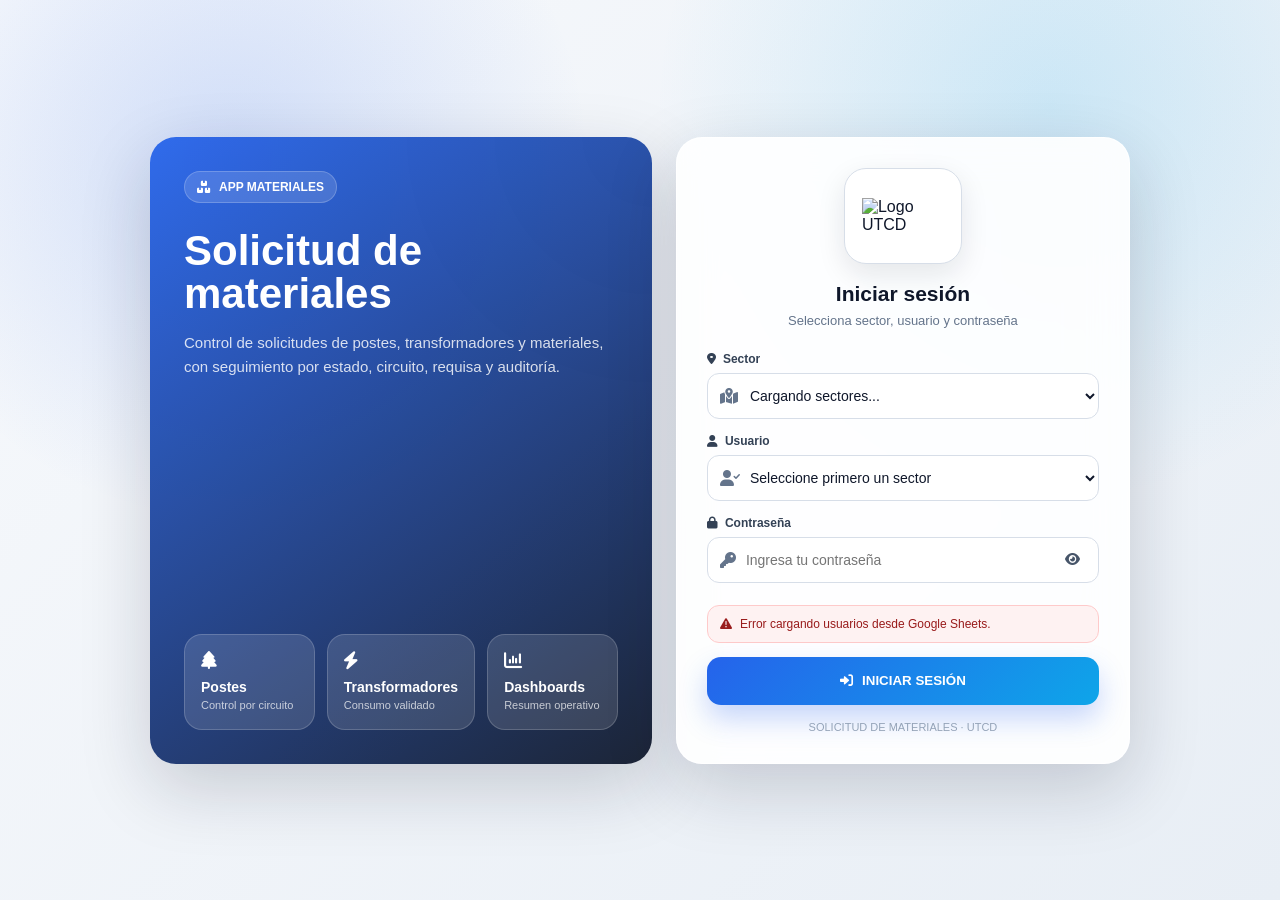
==== dashboard.html @ 0bdf5c9e "Update dashboard.html" ====
<!DOCTYPE html>
<html lang="es">
<head>
  <meta charset="UTF-8">
  <meta name="viewport" content="width=device-width, initial-scale=1.0">
  <title>Panel - Solicitud de Postes y Transformadores</title>
  <link rel="stylesheet" href="https://cdnjs.cloudflare.com/ajax/libs/font-awesome/6.0.0/css/all.min.css">
  <link rel="stylesheet" href="dashboard.css">
  <script src="config.js"></script>
</head>
<body>
  <header>
    <div class="brand">
      <div class="logo-wrap"><img src="https://raw.githubusercontent.com/zelaya27/IMAGENES_AZ/main/UTCD%20Vertical.png" alt="Logo UTCD"></div>
      <h2>PANEL DE SOLICITUD DE POSTES Y TRANSFORMADORES</h2>
    </div>
    <div class="user-info">
      <span class="info-item"><i class="fas fa-user-circle"></i> <span id="nombreUsuario">Usuario</span></span>
      <span class="info-item"><i class="fas fa-map-marker-alt"></i> <span id="nombreSector">Sector</span></span>
      <button class="btn-sync" onclick="sincronizarDatos()"><i class="fas fa-rotate"></i> Sinc</button>
      <button class="btn-logout" onclick="cerrarSesion()"><i class="fas fa-sign-out-alt"></i> Cerrar Sesión</button>
    </div>
  </header>

  <main class="container">
    <section class="top-panel">
      <button class="btn-top btn-nueva" onclick="abrirModalSolicitud()"><i class="fas fa-plus"></i> Nueva Solicitud</button>
      <button class="btn-top btn-dashboard" onclick="abrirModalDashboard()"><i class="fas fa-table"></i> Dashboards</button>
      <button class="btn-top btn-excel" onclick="exportarExcelFiltrado()"><i class="fas fa-file-excel"></i> Exportar Excel</button>
      <div class="estado-card solicitado"><span><i class="fas fa-circle"></i> Solicitado:</span><strong id="countSolicitado">0</strong></div>
      <div class="estado-card requisado"><span><i class="fas fa-circle"></i> Requisado:</span><strong id="countRequisado">0</strong></div>
      <div class="estado-card consumido"><span><i class="fas fa-circle"></i> Consumido:</span><strong id="countConsumido">0</strong></div>
    </section>

    <section class="filters-card">
      <div class="filters-row">
        <div class="filter-group filtro-mini">
          <label>MOSTRAR</label>
          <select id="filtroMostrar" onchange="renderizarTabla()">
            <option value="10">10</option><option value="20">20</option><option value="30">30</option><option value="ALL">Todos</option>
          </select>
        </div>
        <div class="filter-group filtro-num">
          <label>ITEM</label>
          <input id="filtroItem" class="input-destacado" type="number" placeholder="" oninput="renderizarTabla()">
        </div>
        <div class="filter-group filtro-num">
          <label>REPORTE</label>
          <input id="filtroReporte" class="input-destacado" type="text" placeholder="" oninput="renderizarTabla()">
        </div>
        <div class="filter-group filtro-circuito">
          <label>CIRCUITO</label>
          <select id="filtroCircuito" onchange="renderizarTabla()"><option value="ALL">Todos</option></select>
        </div>
        <div class="filter-group filtro-num">
          <label>EVENTO</label>
          <input id="filtroEvento" class="input-destacado" type="number" placeholder="" oninput="renderizarTabla()">
        </div>
        <div class="filter-group filtro-tipo">
          <label>TIPO EVENTO</label>
          <select id="filtroTipoEvento" onchange="renderizarTabla()">
            <option value="ALL">Todos</option><option value="INCIDENCIA">INCIDENCIA</option><option value="MANTENIMIENTO">MANTENIMIENTO</option><option value="OPERACIÓN">OPERACIÓN</option>
          </select>
        </div>
        <div class="filter-group filtro-num">
          <label>REQUISA</label>
          <input id="filtroRequisa" class="input-destacado" type="number" placeholder="" oninput="renderizarTabla()">
        </div>
      </div>

      <div class="filters-row">
        <div class="filter-group filtro-estado">
          <label>ESTADO</label>
          <select id="filtroEstado" onchange="renderizarTabla()">
            <option value="ALL">Todos</option><option value="SOLICITADO">SOLICITADO</option><option value="REQUISADO">REQUISADO</option><option value="CONSUMIDO">CONSUMIDO</option>
          </select>
        </div>
        <div class="filter-group filtro-gestion">
          <label>GESTIONADO</label>
          <select id="filtroGestionado" onchange="renderizarTabla()"><option value="ALL">Todos</option></select>
        </div>
        <div class="filter-group filtro-fecha">
          <label>FECHA DESDE</label>
          <input id="filtroFechaDesde" type="date" onchange="renderizarTabla()">
        </div>
        <div class="filter-group filtro-fecha">
          <label>FECHA HASTA</label>
          <input id="filtroFechaHasta" type="date" onchange="renderizarTabla()">
        </div>
        <div class="filter-group filtro-direccion">
          <label>DIRECCIÓN</label>
          <input id="filtroDireccion" type="text" placeholder="..." oninput="renderizarTabla()">
        </div>
        <button class="btn-limpiar" onclick="limpiarFiltros()"><i class="fas fa-times-circle"></i> Limpiar</button>
      </div>
    </section>

    <section class="table-responsive">
      <table class="tabla-principal">
        <colgroup>
          <col style="width:6%"><col style="width:8%"><col style="width:5%"><col style="width:9%"><col style="width:6%"><col style="width:24%"><col style="width:22%"><col style="width:5%"><col style="width:15%">
        </colgroup>
        <thead>
          <tr>
            <th>ITEM</th>
            <th>ESTADO</th>
            <th>REQUISA</th>
            <th>FECHA CAMBIO</th>
            <th>CIRCUITO</th>
            <th>MATERIAL</th>
            <th>DIRECCIÓN</th>
            <th>EVENTO</th>
            <th>ACCIONES</th>
          </tr>
        </thead>
        <tbody id="tablaBody"><tr><td colspan="9" class="text-center">Cargando información...</td></tr></tbody>
      </table>
    </section>
  </main>

  <!-- MODAL SOLICITUD MODERNO -->
  <div id="modalSolicitud" class="modal-overlay">
    <div class="modal modal-solicitud-full">
      <div class="solicitud-header">
        <div class="solicitud-title">
          <div class="solicitud-icon"><i class="fas fa-cube"></i></div>
          <h3>SOLICITUD DE MATERIAL</h3>
        </div>
        <button class="modal-close solicitud-close" onclick="cerrarModalSolicitud()"><i class="fas fa-times"></i></button>
      </div>

      <div class="modal-body solicitud-body">
        <input type="hidden" id="modoSolicitud" value="NUEVO">
        <input type="hidden" id="item">
        <input type="hidden" id="estado" value="SOLICITADO">
        <input type="hidden" id="fechaSolicitud">
        <input type="hidden" id="gestionadoPor">
        <input type="hidden" id="codigoSolicitado">
        <input type="hidden" id="requisa">
        <input type="hidden" id="cuadrilla">

        <div class="solicitud-info-row">
          <div class="solicitud-info-card">
            <i class="fas fa-receipt"></i>
            <div><span>SOLICITUD</span><strong id="infoSolicitudItem">-</strong></div>
          </div>
          <div class="solicitud-info-card">
            <i class="fas fa-user"></i>
            <div><span>GESTIONADO POR</span><strong id="infoSolicitudUsuario">-</strong></div>
          </div>
          <div class="solicitud-info-card fecha-cambio-card">
            <i class="fas fa-calendar-days"></i>
            <div>
              <span>FECHA CAMBIO</span>
              <input id="fechaCambio" type="date" onchange="actualizarInfoModalSolicitud()">
            </div>
          </div>
        </div>

        <div class="solicitud-form-grid">
          <div class="sol-field"><label>TIPO EVENTO</label><div class="sol-input-icon"><i class="fas fa-tag"></i><select id="tipoEvento"><option value="">Seleccione...</option><option value="INCIDENCIA">INCIDENCIA</option><option value="MANTENIMIENTO">MANTENIMIENTO</option><option value="OPERACIÓN">OPERACIÓN</option></select></div></div>
          <div class="sol-field"><label>EVENTO</label><div class="sol-input-icon"><i class="fas fa-hashtag"></i><input id="evento" type="number"></div></div>
          <div class="sol-field"><label>REPORTE</label><div class="sol-input-icon"><i class="fas fa-file-lines"></i><input id="reporte" type="text" maxlength="20"></div></div>

          <div class="sol-field span-5"><label>CIRCUITO</label><div class="sol-input-icon"><i class="fas fa-code-branch"></i><select id="circuito"></select></div></div>
          <div class="sol-field span-7"><label>DIRECCIÓN</label><div class="sol-input-icon"><i class="fas fa-location-dot"></i><input id="sitio" type="text" placeholder="COLONIA / ALDEA, MUNICIPIO"></div></div>

      <div class="sol-field span-4">
  <label>APOYO (PINTADO)</label>
  <div class="sol-input-icon">
    <i class="fas fa-map-pin"></i>
    <input id="pintadoApoyo" type="number">
  </div>
</div>

<div class="sol-field span-3">
  <label>UTM X</label>
  <div class="sol-input-icon">
    <i class="fas fa-location-arrow"></i>
    <input id="utmX" type="text" placeholder="#X">
  </div>
</div>

<div class="sol-field span-3">
  <label>UTM Y</label>
  <div class="sol-input-icon">
    <i class="fas fa-location-arrow"></i>
    <input id="utmY" type="text" placeholder="#Y">
  </div>
</div>

<div class="sol-field span-1 gps-field">
  <label>GPS</label>
  <button type="button"
          class="btn-gps"
          onclick="buscarUTMPorApoyoManual()">
    <i class="fas fa-location-crosshairs"></i>
  </button>
</div>


          
          <div class="sol-field span-8"><label>MATERIAL SOLICITADO</label><div class="sol-input-icon"><i class="fas fa-box"></i><select id="nombreSolicitado"></select></div></div>
          <div class="sol-field span-4"><label>CANTIDAD</label><div class="sol-input-icon"><i class="fas fa-clipboard-list"></i><input id="cantidadSolicitada" type="number" min="1" max="999" value="1"></div></div>

          <div id="serieBox" class="sol-field span-8 oculto"><label>SERIE (SOLO PARA TRANSFORMADORES)</label><div class="sol-input-icon"><i class="fas fa-barcode"></i><input id="serie" type="text" placeholder="Ingrese la serie del transformador"></div></div>

          <div class="sol-field span-12"><label>OBSERVACIONES</label><div class="sol-input-icon textarea-icon"><i class="fas fa-comment"></i><textarea id="observaciones" placeholder=""></textarea></div></div>
        </div>
      </div>

      <div class="modal-footer solicitud-footer">
        <button class="btn-cancelar solicitud-btn-cancelar" onclick="cerrarModalSolicitud()"><i class="fas fa-times"></i> CANCELAR</button>
        <button class="btn-guardar solicitud-btn-guardar" onclick="guardarSolicitud()"><i class="fas fa-save"></i> GUARDAR SOLICITUD</button>
      </div>
    </div>
  </div>

  <!-- MODAL AUDITORÍA -->
  <div id="modalAuditoria" class="modal-overlay">
    <div class="modal modal-md">
      <div class="modal-header">
        <h3><i class="fas fa-magnifying-glass-chart"></i> Auditoría</h3>
        <button class="modal-close" onclick="cerrarModalAuditoria()"><i class="fas fa-times"></i></button>
      </div>
      <div class="modal-body">
        <input type="hidden" id="auditoriaItem">
        <div class="form-group">
          <label>RESULTADO AUDITORÍA</label>
          <select id="auditado" onchange="controlarObservacionesAuditoria()">
            <option value="SIN ERRORES">SIN ERRORES</option>
            <option value="CON ERRORES">CON ERRORES</option>
          </select>
        </div>
        <div class="audit-box" id="boxObservacionesAuditoria">
          <label class="check-title">OBSERVACIONES</label>
          <label class="check-item"><input type="checkbox" value="MÓDULO" class="obs-auditoria"> MÓDULO</label>
          <label class="check-item"><input type="checkbox" value="REQUISA" class="obs-auditoria"> REQUISA</label>
          <label class="check-item"><input type="checkbox" value="GPS" class="obs-auditoria"> GPS</label>
          <label class="check-item"><input type="checkbox" value="ESTADO" class="obs-auditoria"> ESTADO</label>
          <label class="check-item"><input type="checkbox" value="ENERGIS" class="obs-auditoria"> ENERGIS</label>
        </div>
      </div>
      <div class="modal-footer">
        <button class="btn-cancelar" onclick="cerrarModalAuditoria()">Cancelar</button>
        <button class="btn-guardar" onclick="guardarAuditoria()"><i class="fas fa-save"></i> Guardar Auditoría</button>
      </div>
    </div>
  </div>

  <!-- MODAL DASHBOARD -->
  <div id="modalDashboard" class="modal-overlay">
    <div class="modal modal-dashboard">
      <div class="modal-header">
        <h3><i class="fas fa-table"></i> Dashboards</h3>
        <button class="modal-close" onclick="cerrarModalDashboard()"><i class="fas fa-times"></i></button>
      </div>
      <div class="dashboard-tabs">
        <button class="dash-tab active" onclick="mostrarDashboard('postes')">Postes consumidos</button>
        <button class="dash-tab" onclick="mostrarDashboard('transformadores')">Transformadores consumidos</button>
        <button class="dash-tab" onclick="mostrarDashboard('postesCircuito')">Postes por circuito</button>
        <button class="dash-tab" onclick="mostrarDashboard('transformadoresCircuito')">Transformadores por circuito</button>
        <button class="dash-tab" onclick="mostrarDashboard('gestionado')">Gestionado por</button>
      </div>
      <div class="modal-body">
        <div id="dashboardTitulo" class="dashboard-title">Postes consumidos</div>
        <div class="dashboard-summary"><span>Total registros: <strong id="dashboardTotal">0</strong></span></div>
        <div class="dashboard-content">
          <table class="tabla-dashboard">
            <thead id="dashboardHead"><tr><th>Descripción</th><th>Cantidad</th></tr></thead>
            <tbody id="dashboardContenido"><tr><td colspan="2" class="text-center">Sin datos para mostrar.</td></tr></tbody>
          </table>
        </div>
      </div>
    </div>
  </div>

  <script src="https://cdn.jsdelivr.net/npm/xlsx-js-style@1.2.0/dist/xlsx.bundle.js"></script>
  <script src="dashboard.js"></script>
</body>
</html>
---- dashboard.css ----
:root{
  --bg-color:#f3f6fb;
  --card-color:#ffffff;
  --accent-color:#2563eb;
  --accent-hover:#1d4ed8;
  --success-color:#22c55e;
  --warning-color:#f59e0b;
  --danger-color:#ef4444;
  --text-color:#111827;
  --muted-text:#64748b;
  --border-color:#d6dde8;
  --soft-border:#e5e7eb;
  --shadow-sm:0 4px 14px rgba(15,23,42,.08);
  --shadow-md:0 14px 35px rgba(15,23,42,.12);
}

*{box-sizing:border-box}

body{
  margin:0;
  font-family:'Segoe UI',Arial,sans-serif;
  color:var(--text-color);
  background:
    radial-gradient(circle at top left,rgba(37,99,235,.12),transparent 32%),
    linear-gradient(135deg,#f8fbff 0%,var(--bg-color) 52%,#e8eef7 100%);
  min-height:100vh;
  overflow-x:hidden;
}

/* HEADER */
header{
  height:58px;
  background:rgba(255,255,255,.9);
  padding:8px 18px;
  display:flex;
  align-items:center;
  justify-content:space-between;
  gap:12px;
  border-bottom:1px solid rgba(214,221,232,.9);
  box-shadow:var(--shadow-sm);
  backdrop-filter:blur(14px);
  position:sticky;
  top:0;
  z-index:20;
}

.brand{
  display:flex;
  align-items:center;
  gap:14px;
  min-width:0;
}

.logo-wrap{
  background:white;
  padding:4px 8px;
  border-radius:8px;
  border:1px solid var(--soft-border);
  display:flex;
  align-items:center;
}

.logo-wrap img{height:32px}

.brand h2{
  margin:0;
  font-size:18px;
  font-weight:900;
  color:#111827;
  white-space:nowrap;
}

.user-info{
  display:flex;
  align-items:center;
  gap:8px;
  flex-wrap:wrap;
  color:#334155;
  font-size:12px;
  font-weight:800;
}

.info-item{
  background:#f8fafc;
  border:1px solid var(--soft-border);
  padding:6px 9px;
  border-radius:999px;
  white-space:nowrap;
}

/* CONTAINER */
.container{
  width:98%;
  max-width:1900px;
  margin:14px auto;
  padding:12px;
  background:rgba(255,255,255,.86);
  border:1px solid rgba(214,221,232,.9);
  border-radius:18px;
  box-shadow:var(--shadow-md);
  backdrop-filter:blur(10px);
}

/* TOP PANEL */
.top-panel{
  display:flex;
  align-items:center;
  gap:8px;
  flex-wrap:wrap;
  margin-bottom:10px;
  padding:10px;
  background:#ffffff;
  border:1px solid var(--soft-border);
  border-radius:16px;
  box-shadow:var(--shadow-sm);
}

.btn-top{
  height:36px;
  min-width:140px;
  padding:0 12px;
  border-radius:11px;
  border:1px solid var(--border-color);
  font-weight:900;
  font-size:12px;
  display:inline-flex;
  align-items:center;
  justify-content:center;
  gap:7px;
  cursor:pointer;
  transition:.15s ease;
}

.btn-top:hover,
.btn-sync:hover,
.btn-logout:hover,
.btn-limpiar:hover,
.btn-accion:hover,
.btn-guardar:hover,
.btn-cancelar:hover{
  transform:translateY(-1px);
  box-shadow:0 8px 20px rgba(15,23,42,.14);
}

.btn-nueva{
  background:linear-gradient(135deg,#16a34a,#22c55e);
  color:white;
  border-color:#16a34a;
}

.btn-dashboard{
  background:linear-gradient(135deg,#2563eb,#60a5fa);
  color:white;
  border-color:#2563eb;
}

.btn-sync{
  height:32px;
  padding:0 10px;
  border-radius:10px;
  border:1px solid var(--border-color);
  background:#ffffff;
  color:#0f172a;
  font-size:12px;
  font-weight:800;
  cursor:pointer;
}

.btn-logout{
  height:32px;
  padding:0 10px;
  border:none;
  border-radius:10px;
  background:#ef4444;
  color:white;
  font-size:12px;
  font-weight:800;
  cursor:pointer;
}

/* KPI CARDS */
.estado-card{
  height:36px;
  padding:0 12px;
  border-radius:12px;
  display:inline-flex;
  align-items:center;
  gap:6px;
  font-size:12px;
  font-weight:900;
  border:1px solid var(--soft-border);
  background:#ffffff;
  white-space:nowrap;
}

.estado-card strong{
  font-size:16px;
  color:#0f172a;
}

.estado-card.solicitado{
  background:#fef2f2;
  border-color:#fecaca;
  color:#991b1b;
}

.estado-card.requisado{
  background:#fffbeb;
  border-color:#fde68a;
  color:#92400e;
}

.estado-card.consumido{
  background:#ecfdf5;
  border-color:#bbf7d0;
  color:#166534;
}

/* FILTERS */
.filters-card{
  padding:10px;
  background:#ffffff;
  border:1px solid var(--soft-border);
  border-radius:16px;
  box-shadow:var(--shadow-sm);
  margin-bottom:10px;
}

.filters-row{
  display:flex;
  align-items:flex-end;
  gap:8px;
  flex-wrap:wrap;
  margin-bottom:8px;
}

.filters-row:last-child{margin-bottom:0}

.filter-group{
  display:flex;
  flex-direction:column;
  gap:4px;
  min-width:125px;
}

.filter-group label{
  font-size:11px;
  font-weight:900;
  color:var(--muted-text);
}

.filter-group input,
.filter-group select{
  height:34px;
  padding:6px 9px;
  border-radius:10px;
  background:white;
  color:var(--text-color);
  border:1px solid var(--border-color);
  font-size:12px;
  outline:none;
}

.filter-group input:focus,
.filter-group select:focus,
.form-group input:focus,
.form-group select:focus,
.form-group textarea:focus{
  border-color:#60a5fa;
  box-shadow:0 0 0 3px rgba(37,99,235,.13);
}

.search-wide{
  flex:1;
  min-width:300px;
}

.btn-limpiar{
  height:34px;
  padding:0 12px;
  border-radius:10px;
  border:1px solid var(--border-color);
  background:#f8fafc;
  color:#334155;
  cursor:pointer;
  font-size:12px;
  font-weight:900;
  display:inline-flex;
  align-items:center;
  gap:6px;
}

.btn-limpiar:hover{
  background:#fee2e2;
  border-color:#fecaca;
  color:#991b1b;
}

/* TABLE */
.table-responsive{
  overflow-x:auto;
  border-radius:16px;
  border:1px solid var(--soft-border);
  background:white;
  box-shadow:var(--shadow-sm);
  max-height:calc(100vh - 230px);
  overflow-y:auto;
}

table{
  width:100%;
  border-collapse:separate;
  border-spacing:0;
  background:white;
  color:var(--text-color);
}

th,td{
  padding:8px 10px;
  text-align:left;
  border-bottom:1px solid var(--soft-border);
  font-size:13px;
  color:var(--text-color);
}

th{
  background:linear-gradient(180deg,#f8fafc 0%,#eef4ff 100%);
  color:#0f172a;
  font-weight:900;
  border-bottom:1px solid #cbd5e1;
  white-space:nowrap;
  position:sticky;
  top:0;
  z-index:5;
}

tr:hover{background:#f8fbff}
tr:last-child td{border-bottom:none}

.text-center{text-align:center}

/* BADGES */
.badge{
  display:inline-flex;
  align-items:center;
  justify-content:center;
  min-width:96px;
  padding:4px 8px;
  border-radius:999px;
  font-size:10px;
  font-weight:900;
  border:1px solid transparent;
}

.badge-solicitado{
  background:#fee2e2;
  color:#991b1b;
  border-color:#fecaca;
}

.badge-requisado{
  background:#fef3c7;
  color:#92400e;
  border-color:#fde68a;
}

.badge-consumido{
  background:#dcfce7;
  color:#166534;
  border-color:#86efac;
}

.audit-warning{
  color:#f59e0b;
  margin-left:5px;
}

/* ACTIONS */
.acciones-td{
  display:flex;
  align-items:center;
  justify-content:center;
  gap:5px;
  white-space:nowrap;
}

.btn-accion{
  width:30px;
  height:30px;
  border:none;
  border-radius:9px;
  color:white;
  cursor:pointer;
  display:inline-flex;
  align-items:center;
  justify-content:center;
  font-size:12px;
  transition:.15s ease;
}

.btn-editar{background:#2563eb}
.btn-auditar{background:#7c3aed}
.btn-eliminar{background:#ec4899}

.btn-disabled{
  opacity:.35;
  pointer-events:none;
  filter:grayscale(1);
}

/* MODALS */
.modal-overlay{
  position:fixed;
  inset:0;
  background:rgba(15,23,42,.42);
  backdrop-filter:blur(3px);
  z-index:100;
  display:none;
  align-items:center;
  justify-content:center;
  padding:18px;
}

.modal-overlay.abierto{display:flex}

.modal{
  background:#ffffff;
  border:1px solid var(--soft-border);
  border-radius:18px;
  box-shadow:0 25px 80px rgba(15,23,42,.28);
  overflow:hidden;
  max-height:85vh;
  display:flex;
  flex-direction:column;
}

.modal-xl{
  width:92%;
  max-width:1600px;
}

.modal-md{
  width:520px;
  max-width:96vw;
}

.modal-dashboard{
  width:92%;
  max-width:1500px;
  height:85vh;
}

.modal-header{
  min-height:48px;
  padding:10px 14px;
  background:linear-gradient(180deg,#f8fafc,#eef4ff);
  border-bottom:1px solid var(--soft-border);
  display:flex;
  align-items:center;
  justify-content:space-between;
  gap:12px;
}

.modal-header h3{
  margin:0;
  font-size:16px;
  font-weight:900;
  color:#0f172a;
  display:flex;
  align-items:center;
  gap:8px;
}

.modal-close{
  width:34px;
  height:34px;
  border-radius:10px;
  border:1px solid var(--soft-border);
  background:#ffffff;
  color:#334155;
  cursor:pointer;
}

.modal-close:hover{
  background:#fee2e2;
  color:#991b1b;
}

.modal-body{
  padding:14px;
  overflow-y:auto;
}

.modal-footer{
  padding:10px 14px;
  border-top:1px solid var(--soft-border);
  background:#f8fafc;
  display:flex;
  justify-content:flex-end;
  gap:8px;
}

.btn-cancelar,
.btn-guardar{
  height:36px;
  padding:0 14px;
  border-radius:11px;
  font-size:12px;
  font-weight:900;
  cursor:pointer;
  border:1px solid transparent;
}

.btn-cancelar{
  background:#ffffff;
  color:#334155;
  border-color:var(--border-color);
}

.btn-guardar{
  background:linear-gradient(135deg,#16a34a,#22c55e);
  color:white;
  border-color:#16a34a;
}

/* FORM */
.form-grid{
  display:grid;
  grid-template-columns:repeat(4,1fr);
  gap:10px;
}

.form-group{
  display:flex;
  flex-direction:column;
  gap:4px;
}

.form-group label{
  font-size:11px;
  font-weight:900;
  color:#334155;
}

.form-group input,
.form-group select,
.form-group textarea{
  width:100%;
  border:1px solid var(--border-color);
  border-radius:10px;
  background:#ffffff;
  color:#111827;
  padding:7px 9px;
  font-size:12px;
  outline:none;
}

.form-group input,
.form-group select{
  height:34px;
}

.form-group textarea{
  resize:vertical;
  min-height:70px;
}

.form-group input:disabled{
  background:#f1f5f9;
  color:#64748b;
  cursor:not-allowed;
}

.span-2{grid-column:span 2}
.span-3{grid-column:span 3}
.span-4{grid-column:span 4}

/* AUDITORIA */
.audit-box{
  margin-top:12px;
  padding:12px;
  border-radius:14px;
  border:1px solid var(--soft-border);
  background:#f8fafc;
}

.audit-box.disabled{
  opacity:.45;
  pointer-events:none;
}

.check-title{
  font-size:12px;
  font-weight:900;
  color:#334155;
  margin-bottom:8px;
  display:block;
}

.check-item{
  display:flex;
  align-items:center;
  gap:8px;
  font-size:13px;
  font-weight:800;
  color:#0f172a;
  margin:8px 0;
}

/* DASHBOARD TABULAR */
.dashboard-tabs{
  padding:10px 14px;
  background:#ffffff;
  border-bottom:1px solid var(--soft-border);
  display:flex;
  flex-wrap:wrap;
  gap:8px;
}

.dash-tab{
  height:34px;
  padding:0 12px;
  border-radius:999px;
  border:1px solid var(--border-color);
  background:#f8fafc;
  color:#334155;
  font-size:12px;
  font-weight:900;
  cursor:pointer;
}

.dash-tab.active,
.dash-tab:hover{
  background:#2563eb;
  color:#ffffff;
  border-color:#2563eb;
}

.dashboard-title{
  font-size:18px;
  font-weight:900;
  color:#0f172a;
  margin-bottom:10px;
}

.dashboard-summary{
  background:#f8fafc;
  border:1px solid var(--soft-border);
  border-radius:14px;
  padding:10px 12px;
  font-size:13px;
  font-weight:900;
  color:#334155;
  margin-bottom:10px;
}

.dashboard-content{
  border:1px solid var(--soft-border);
  border-radius:14px;
  overflow:auto;
  background:white;
  max-height:calc(85vh - 210px);
}

.tabla-dashboard th,
.tabla-dashboard td{
  padding:9px 12px;
  font-size:13px;
}

.tabla-dashboard td.num{
  text-align:center;
  font-weight:900;
}

/* RESPONSIVE */
@media(max-width:1200px){
  header{
    height:auto;
    flex-direction:column;
    align-items:flex-start;
  }

  .brand h2{font-size:16px}

  .container{
    width:96%;
    margin:10px auto;
  }

  .form-grid{
    grid-template-columns:repeat(2,1fr);
  }

  .span-3,
  .span-4{
    grid-column:span 2;
  }
}

@media(max-width:760px){
  .top-panel,
  .filters-row{
    align-items:stretch;
  }

  .btn-top,
  .estado-card,
  .filter-group,
  .search-wide{
    width:100%;
    min-width:100%;
  }

  .form-grid{
    grid-template-columns:1fr;
  }

  .span-2,
  .span-3,
  .span-4{
    grid-column:span 1;
  }

  .modal-xl,
  .modal-dashboard{
    width:96vw;
  }
}

/* =========================================================
   AJUSTES FINALES PANEL + MODAL COMPACTO
========================================================= */
body, header, .container, .filters-card, .filter-group label, .filter-group input,
.filter-group select, table, th, td, .dashboard-title, .dashboard-summary,
.user-info, .info-item, .brand h2{
  color:#000000 !important;
}

th{
  background:linear-gradient(180deg,#f8fafc 0%,#e5e7eb 48%,#cbd5e1 100%) !important;
  color:#000000 !important;
  font-weight:1000 !important;
  border-bottom:2.4px solid #334155 !important;
}

th,td{
  border-right:1.8px solid #64748b !important;
  border-bottom:1.8px solid #64748b !important;
}
th:last-child,td:last-child{border-right:none !important;}

.table-responsive{
  border:2px solid #475569 !important;
}

.modal-compacto{
  width:1040px;
  max-width:96vw;
}

.grid-general-final{
  grid-template-columns:160px 180px 140px;
  justify-content:start;
}

.ubicacion-layout{
  display:grid;
  grid-template-columns: 1fr 360px;
  gap:10px;
  align-items:stretch;
}

.ubicacion-left{
  display:flex;
  flex-direction:column;
  gap:8px;
}

.grid-ubicacion-1{
  grid-template-columns:140px 260px;
}

.grid-ubicacion-2{
  grid-template-columns:140px 190px 115px;
}

.obs-derecha textarea{
  height:100%;
  min-height:112px;
  resize:none;
  font-weight:900 !important;
  color:#000 !important;
}

.section-title,
.section-title.ubicacion,
.section-title.material,
.section-title.observacion,
.section-title.evento{
  background:#fef3c7 !important;
  color:#000000 !important;
  border-bottom:1.8px solid #fcd34d !important;
  font-weight:1000 !important;
}

.modal-industrial .form-group label,
.form-group label{
  color:#000000 !important;
  font-weight:1000 !important;
}

.modal-industrial .form-group input,
.modal-industrial .form-group select,
.modal-industrial .form-group textarea,
.form-group input,
.form-group select,
.form-group textarea{
  color:#000000 !important;
  font-weight:900 !important;
}

.campo-material select{
  font-weight:1000 !important;
}

.grid-material{
  grid-template-columns:1fr 100px;
}

.grid-serie{
  grid-template-columns:260px;
  margin-top:8px;
}

@media(max-width:1200px){
  .grid-general-final,
  .ubicacion-layout,
  .grid-ubicacion-1,
  .grid-ubicacion-2,
  .grid-material,
  .grid-serie{
    grid-template-columns:1fr;
  }
  .obs-derecha textarea{
  height:100%;
  min-height:112px;
  resize:none;
  font-weight:900 !important;
  color:#000 !important;
}
}

.compacto-body{padding:10px !important;}

.compacto-section{padding:9px !important;margin-bottom:8px !important;}

/* =========================================================
   AJUSTES PANEL PRINCIPAL + EXPORT EXCEL + MODAL MODERNO
========================================================= */
.btn-excel{
  background:linear-gradient(135deg,#15803d,#22c55e);
  color:white;
  border-color:#15803d;
}

.tabla-principal{
  table-layout:fixed;
}

.tabla-principal th,
.tabla-principal td{
  overflow:hidden;
  text-overflow:ellipsis;
  white-space:nowrap;
  vertical-align:middle;
}

.tabla-principal .td-material,
.tabla-principal .td-direccion{
  white-space:nowrap;
  overflow:hidden;
  text-overflow:ellipsis;
}

.edit-tabla,
.estado-panel-select{
  width:100%;
  height:30px;
  border:1px solid #cbd5e1;
  border-radius:8px;
  padding:3px 6px;
  font-size:12px;
  font-weight:900;
  background:#fff;
  color:#0f172a;
  outline:none;
}

.estado-panel-select.solicitado{background:#fee2e2;color:#991b1b;border-color:#fecaca}
.estado-panel-select.requisado{background:#fef3c7;color:#92400e;border-color:#fde68a}
.estado-panel-select.consumido{background:#dcfce7;color:#166534;border-color:#86efac}

.acciones-td{
  display:flex;
  align-items:center;
  justify-content:center;
  gap:5px;
  white-space:nowrap;
}

.btn-solicitud{
  width:auto !important;
  min-width:92px;
  padding:0 9px;
  background:#2563eb;
  gap:6px;
  font-weight:900;
}

.btn-excel-row{background:#15803d}
.btn-auditar{background:#7c3aed}
.btn-eliminar{background:#ef4444}

.btn-disabled{
  opacity:.35;
  pointer-events:none;
  filter:grayscale(1);
}

/* =========================================================
   MODAL SOLICITUD MODERNO
========================================================= */
.modal-solicitud-full{
  width:76vw;
  max-width:1480px;
  max-height:92vh;
  border-radius:14px;
  overflow:hidden;
}

.solicitud-header{
  height:68px;
  padding:0 28px;
  background:linear-gradient(135deg,#0755c9,#003b95);
  color:white;
  display:flex;
  align-items:center;
  justify-content:space-between;
}

.solicitud-title{display:flex;align-items:center;gap:16px}
.solicitud-icon{
  width:46px;height:46px;border-radius:50%;
  background:rgba(255,255,255,.18);
  display:flex;align-items:center;justify-content:center;font-size:22px;
}
.solicitud-title h3{margin:0;font-size:26px;font-weight:1000;letter-spacing:.3px}
.solicitud-close{background:transparent !important;border:none !important;color:white !important;font-size:26px}
.solicitud-body{padding:24px 26px 10px !important;overflow:visible !important}

.solicitud-info-row{
  display:grid;
  grid-template-columns:repeat(3,1fr);
  gap:22px;
  padding-bottom:18px;
  margin-bottom:20px;
  border-bottom:1.8px solid #cbd5e1;
}

.solicitud-info-card{display:flex;align-items:center;gap:18px;min-height:74px}
.solicitud-info-card i{
  width:56px;height:56px;border-radius:14px;background:#f1f5f9;border:1px solid #cbd5e1;
  display:flex;align-items:center;justify-content:center;color:#003b95;font-size:25px;
}
.solicitud-info-card span{display:block;font-size:14px;font-weight:900;color:#334155;margin-bottom:5px}
.solicitud-info-card strong{display:block;font-size:22px;font-weight:1000;color:#001b4d}
.fecha-cambio-card input{
  width:190px;height:38px;border:1.7px solid #b8c7dc;border-radius:9px;padding:0 10px;
  font-size:18px;font-weight:900;color:#001b4d;outline:none;
}
.fecha-cambio-card input:focus{border-color:#2563eb;box-shadow:0 0 0 3px rgba(37,99,235,.14)}

.solicitud-form-grid{display:grid;grid-template-columns:repeat(12,1fr);gap:18px 24px}
.sol-field{grid-column:span 4}
.sol-field.span-1{grid-column:span 1}
.sol-field.span-2{grid-column:span 2}
.sol-field.span-3{grid-column:span 3}
.sol-field.span-4{grid-column:span 4}
.sol-field.span-5{grid-column:span 5}
.sol-field.span-7{grid-column:span 7}
.sol-field.span-8{grid-column:span 8}
.sol-field.span-12{grid-column:span 12}
.sol-field label{display:block;margin-bottom:7px;font-size:14px;font-weight:1000;color:#003b95;letter-spacing:.3px}
.sol-input-icon{
  height:48px;border:1.7px solid #b8c7dc;border-radius:9px;background:#fff;
  display:flex;align-items:center;overflow:hidden;box-shadow:0 4px 10px rgba(15,23,42,.04);
}
.sol-input-icon i{
  width:54px;height:100%;display:flex;align-items:center;justify-content:center;
  color:#003b95;font-size:20px;background:#f8fafc;border-right:1px solid #dbe3ef;
}
.sol-input-icon input,.sol-input-icon select{
  width:100%;height:100%;border:none !important;outline:none !important;
  font-size:18px;font-weight:800;color:#0f172a;padding:0 14px;background:white;
}
.textarea-icon{height:86px;align-items:stretch}
.textarea-icon i{height:auto;align-items:flex-start;padding-top:18px}
.textarea-icon textarea{
  width:100%;height:100%;border:none !important;outline:none !important;resize:none;
  font-size:18px;font-weight:800;color:#0f172a;padding:16px 14px;background:white;
}
.solicitud-footer{
  padding:22px 30px !important;background:linear-gradient(180deg,#ffffff 0%,#f8fafc 100%) !important;
  border-top:1px solid #dbe3ef !important;display:flex;justify-content:flex-end;gap:18px !important;
}
.solicitud-btn-cancelar,.solicitud-btn-guardar{
  height:58px !important;min-width:240px;border:none !important;border-radius:14px !important;
  font-size:17px !important;font-weight:1000 !important;letter-spacing:.4px;
  display:flex !important;align-items:center;justify-content:center;gap:10px;transition:.20s ease;cursor:pointer;
  box-shadow:0 10px 25px rgba(15,23,42,.15);
}
.solicitud-btn-guardar{background:linear-gradient(135deg,#16a34a 0%,#22c55e 50%,#15803d 100%) !important;color:white !important}
.solicitud-btn-guardar:hover{transform:translateY(-3px);box-shadow:0 16px 35px rgba(22,163,74,.35)}
.solicitud-btn-cancelar{background:white !important;color:#334155 !important;border:2px solid #cbd5e1 !important}
.solicitud-btn-cancelar:hover{background:#fee2e2 !important;border-color:#ef4444 !important;color:#b91c1c !important;transform:translateY(-3px);box-shadow:0 16px 35px rgba(239,68,68,.20)}
.oculto{display:none !important}

.btn-gps{
  width:100%;
  height:48px;
  border:none;
  border-radius:9px;
  background:linear-gradient(135deg,#0ea5e9,#2563eb);
  color:#ffffff;
  cursor:pointer;
  font-size:20px;
  display:flex;
  align-items:center;
  justify-content:center;
  box-shadow:0 4px 12px rgba(37,99,235,.25);
}

.btn-gps:hover{
  transform:translateY(-1px);
}

@media(max-width:1000px){
  .solicitud-info-row{grid-template-columns:1fr;gap:8px}
  .solicitud-form-grid{grid-template-columns:1fr}
  .sol-field,.sol-field.span-1,.sol-field.span-2,.sol-field.span-3,.sol-field.span-4,.sol-field.span-5,.sol-field.span-7,.sol-field.span-8,.sol-field.span-12{grid-column:span 1}
  .modal-solicitud-full{width:96vw;max-height:92vh}
  .solicitud-body{overflow-y:auto !important}
}
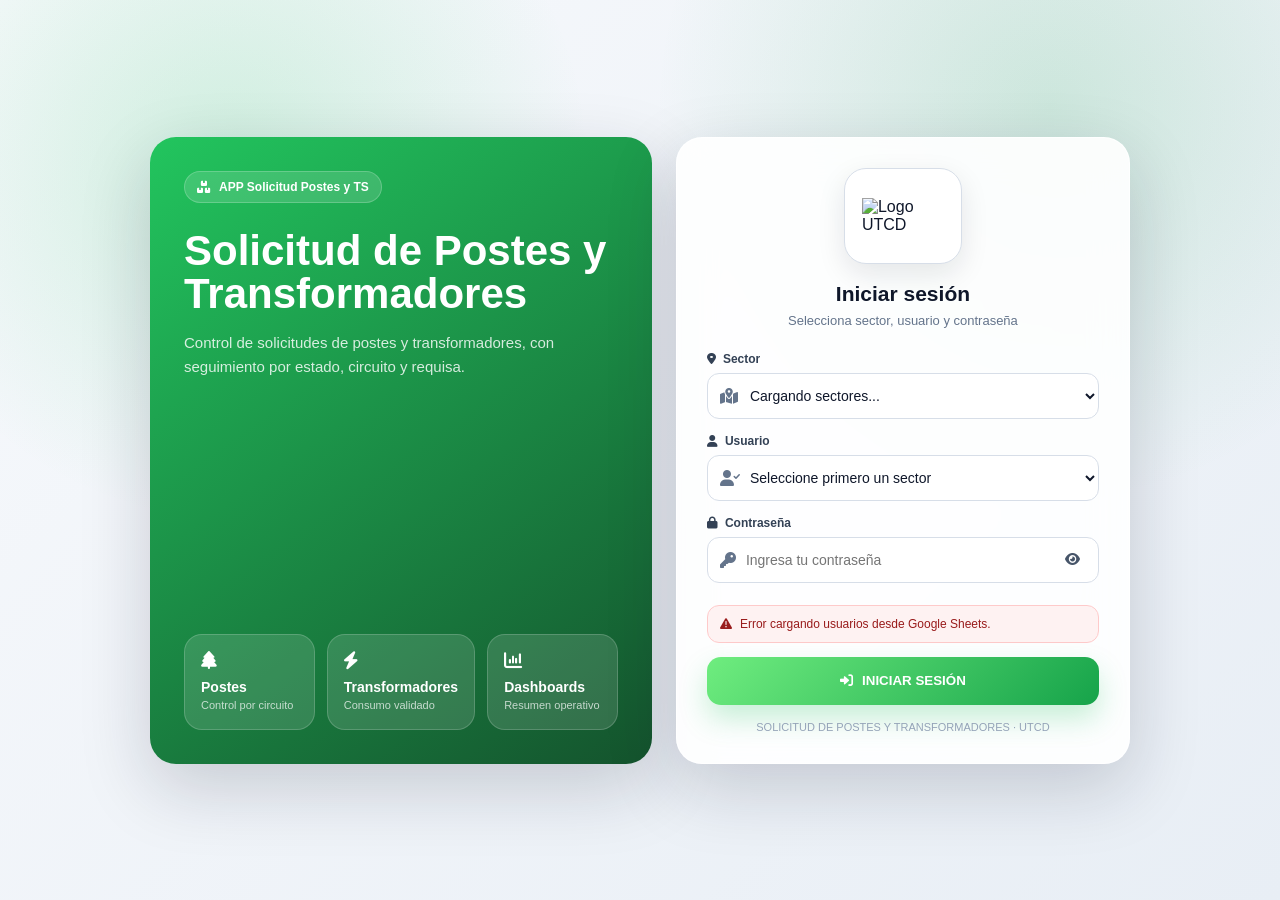
==== commit 4a567070: "Update dashboard.html" ====
--- a/dashboard.html
+++ b/dashboard.html
@@ -98,7 +98,7 @@
     <section class="table-responsive">
       <table class="tabla-principal">
         <colgroup>
-          <col style="width:6%"><col style="width:8%"><col style="width:5%"><col style="width:9%"><col style="width:6%"><col style="width:24%"><col style="width:22%"><col style="width:5%"><col style="width:15%">
+          <col style="width:8%"><col style="width:9%"><col style="width:8%"><col style="width:9%"><col style="width:6%"><col style="width:20%"><col style="width:18%"><col style="width:7%"><col style="width:13%">
         </colgroup>
         <thead>
           <tr>
